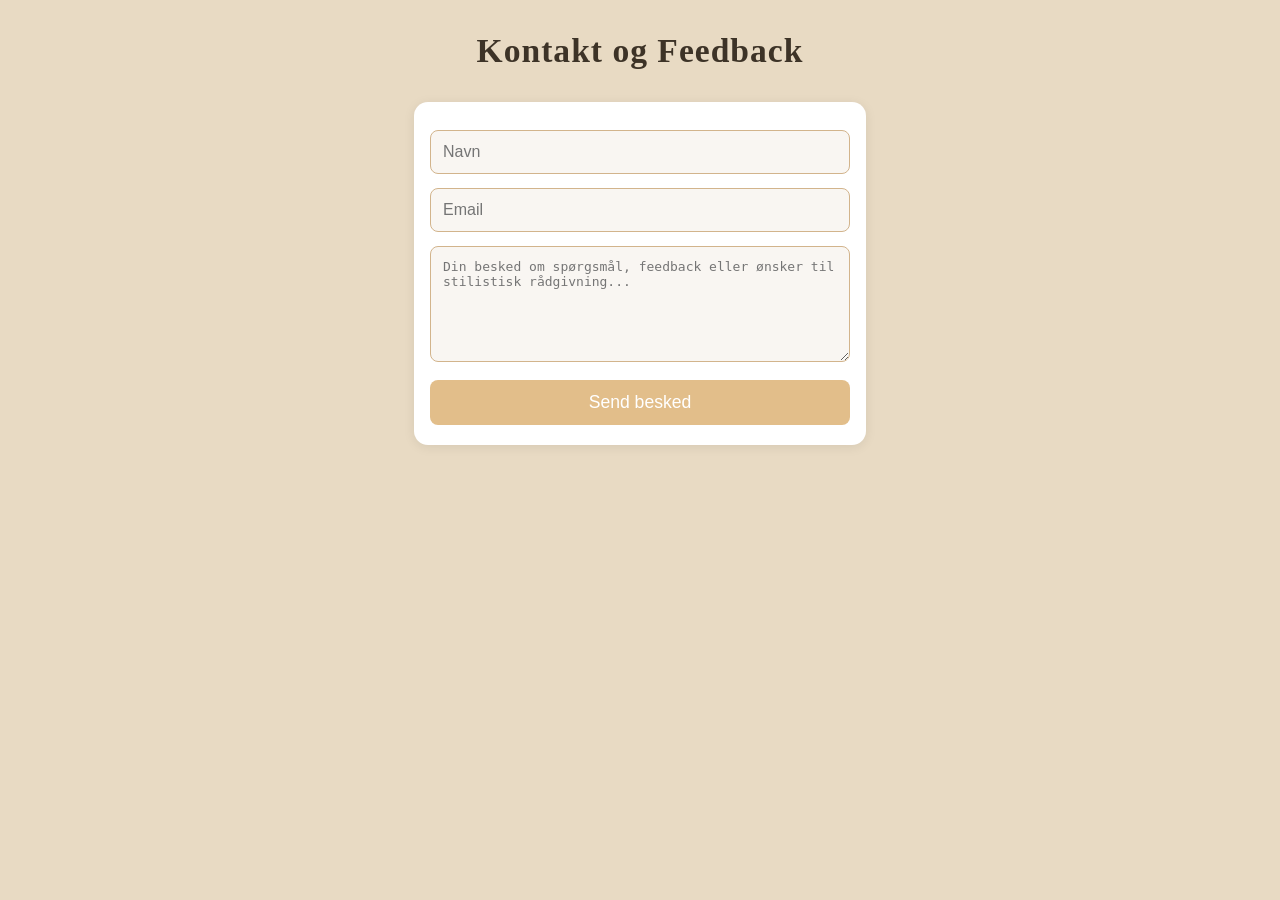
==== form.html @ f3bb64d7 "Fred_commit2" ====
<!doctype html>
<html lang="en">
  <head>
    <meta charset="UTF-8" />
    <meta name="viewport" content="width=device-width, initial-scale=1.0" />
    <title>Form - Fashion Site</title>
    <link rel="stylesheet" href="CSS/form.css" />
  </head>
  <body>
    <h1>Kontakt og Feedback</h1>
    <div id="contact-container">
      <form id="contact-form">
        <input type="text" id="name" name="name" placeholder="Navn" required />
        <input type="email" id="email" name="email" placeholder="Email" required />
        <textarea id="message" name="message" placeholder="Din besked om spørgsmål, feedback eller ønsker til stilistisk rådgivning..." required></textarea>
        <button type="submit">Send besked</button>
      </form>
      <div id="form-success" style="display:none; color: #3d3327; text-align:center; margin-top: 20px;">Tak for din besked! Vi vender tilbage hurtigst muligt.</div>
    </div>
    <script src="JS/form.js"></script>
  </body>
</html>
---- CSS/form.css ----
body {
  font-family: "Lora", "Arial", sans-serif;
  background: #e8dac3;
  margin: 0;
  padding: 0;
}

h1 {
  text-align: center;
  margin-top: 32px;
  color: #3d3327;
  font-family: "Playfair Display", serif;
  font-size: 2.1rem;
  letter-spacing: 1px;
}

#contact-container {
  max-width: 420px;
  margin: 32px auto;
  background: #fff;
  border-radius: 14px;
  box-shadow: 0 2px 12px rgba(0, 0, 0, 0.08);
  padding: 28px 16px 20px 16px;
}

#contact-form {
  display: flex;
  flex-direction: column;
  gap: 14px;
}

#contact-form input,
#contact-form textarea {
  padding: 12px;
  border-radius: 8px;
  border: 1px solid #d2b48c;
  font-size: 1em;
  background: #f9f6f2;
  color: #3d3327;
}

#contact-form textarea {
  min-height: 90px;
  resize: vertical;
}

#contact-form button {
  background: #e2be8a;
  color: #fff;
  border: none;
  border-radius: 8px;
  padding: 12px;
  font-size: 1.1em;
  font-family: inherit;
  cursor: pointer;
  transition: background 0.2s;
  margin-top: 4px;
}

#contact-form button:hover {
  background: #cfa96b;
}

#form-success {
  font-size: 1.1em;
  background: #f5e6d6;
  border-radius: 8px;
  padding: 12px 8px;
  margin-top: 18px;
}

@media (max-width: 600px) {
  #contact-container {
    max-width: 98vw;
    padding: 18px 4vw 14px 4vw;
  }
  h1 {
    font-size: 1.3rem;
    margin-top: 18px;
  }
}
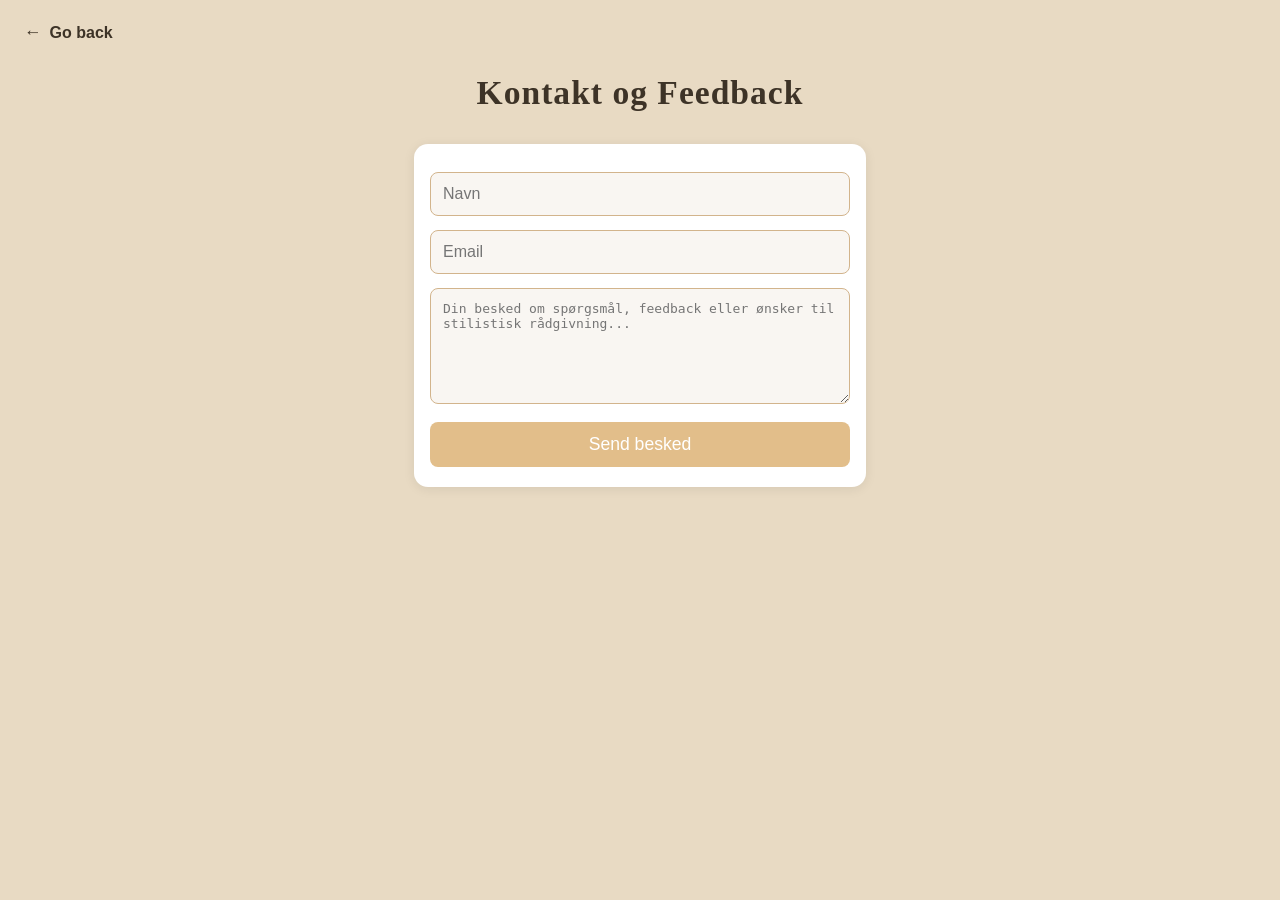
==== commit d967a553: "productdetails" ====
--- a/form.html
+++ b/form.html
@@ -3,19 +3,51 @@
   <head>
     <meta charset="UTF-8" />
     <meta name="viewport" content="width=device-width, initial-scale=1.0" />
+    <meta name="robots" content="noindex" />
+    <link rel="preconnect" href="https://fonts.googleapis.com" />
+    <link rel="preconnect" href="https://fonts.gstatic.com" crossorigin />
+    <link
+      href="https://fonts.googleapis.com/css2?family=Cardo:ital,wght@0,400;0,700;1,400&family=Libre+Caslon+Display&display=swap"
+      rel="stylesheet"
+    />
     <title>Form - Fashion Site</title>
     <link rel="stylesheet" href="CSS/form.css" />
   </head>
   <body>
+    <a class="back-link" href="index.html" aria-label="Go back to front page">
+      <span class="back-link__icon" aria-hidden="true">←</span>
+      <span>Go back</span>
+    </a>
     <h1>Kontakt og Feedback</h1>
     <div id="contact-container">
       <form id="contact-form">
         <input type="text" id="name" name="name" placeholder="Navn" required />
-        <input type="email" id="email" name="email" placeholder="Email" required />
-        <textarea id="message" name="message" placeholder="Din besked om spørgsmål, feedback eller ønsker til stilistisk rådgivning..." required></textarea>
+        <input
+          type="email"
+          id="email"
+          name="email"
+          placeholder="Email"
+          required
+        />
+        <textarea
+          id="message"
+          name="message"
+          placeholder="Din besked om spørgsmål, feedback eller ønsker til stilistisk rådgivning..."
+          required
+        ></textarea>
         <button type="submit">Send besked</button>
       </form>
-      <div id="form-success" style="display:none; color: #3d3327; text-align:center; margin-top: 20px;">Tak for din besked! Vi vender tilbage hurtigst muligt.</div>
+      <div
+        id="form-success"
+        style="
+          display: none;
+          color: #3d3327;
+          text-align: center;
+          margin-top: 20px;
+        "
+      >
+        Tak for din besked! Vi vender tilbage hurtigst muligt.
+      </div>
     </div>
     <script src="JS/form.js"></script>
   </body>
--- a/CSS/form.css
+++ b/CSS/form.css
@@ -3,6 +3,26 @@
   background: #e8dac3;
   margin: 0;
   padding: 0;
+}
+
+.back-link {
+  display: inline-flex;
+  align-items: center;
+  gap: 8px;
+  margin: 24px 0 0 24px;
+  color: #3d3327;
+  text-decoration: none;
+  font-size: 1rem;
+  font-weight: 600;
+}
+
+.back-link__icon {
+  font-size: 1.1rem;
+  line-height: 1;
+}
+
+.back-link:hover {
+  opacity: 0.8;
 }
 
 h1 {
@@ -70,6 +90,10 @@
 }
 
 @media (max-width: 600px) {
+  .back-link {
+    margin: 18px 0 0 16px;
+  }
+
   #contact-container {
     max-width: 98vw;
     padding: 18px 4vw 14px 4vw;
